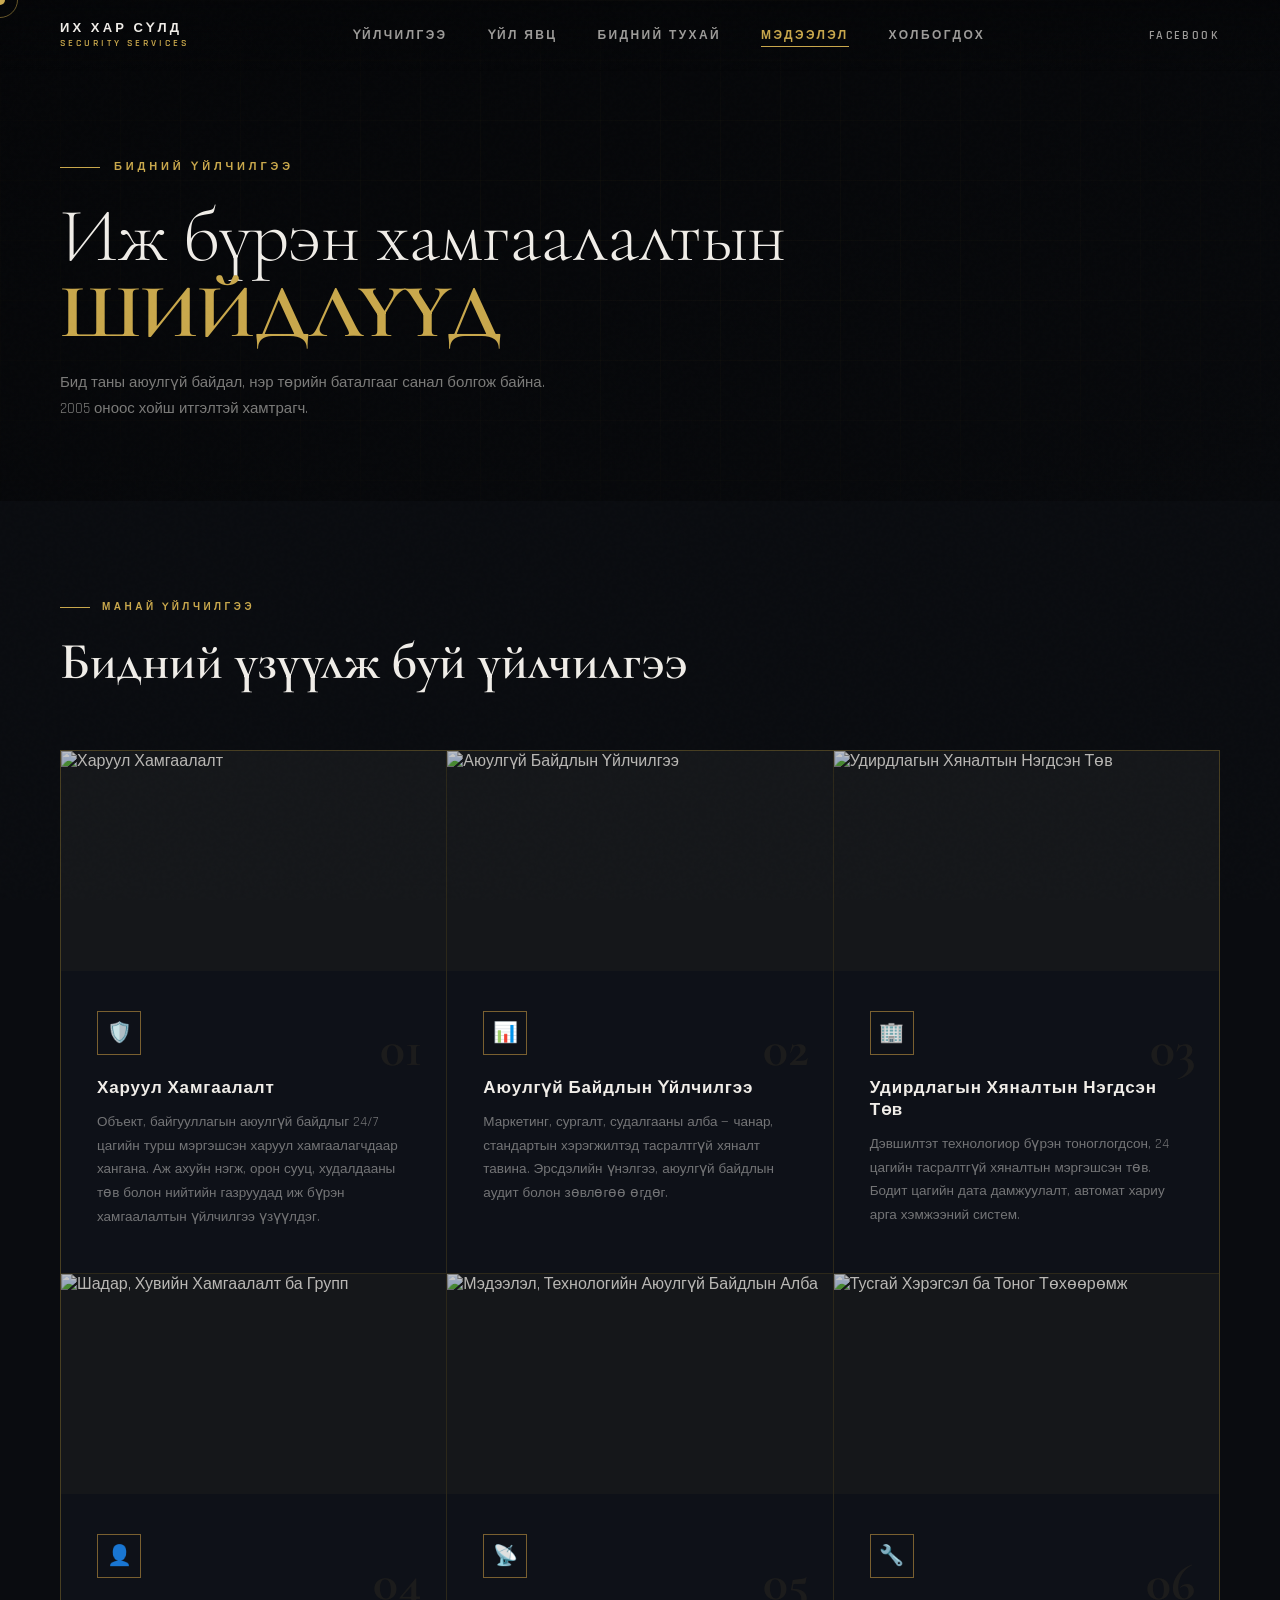
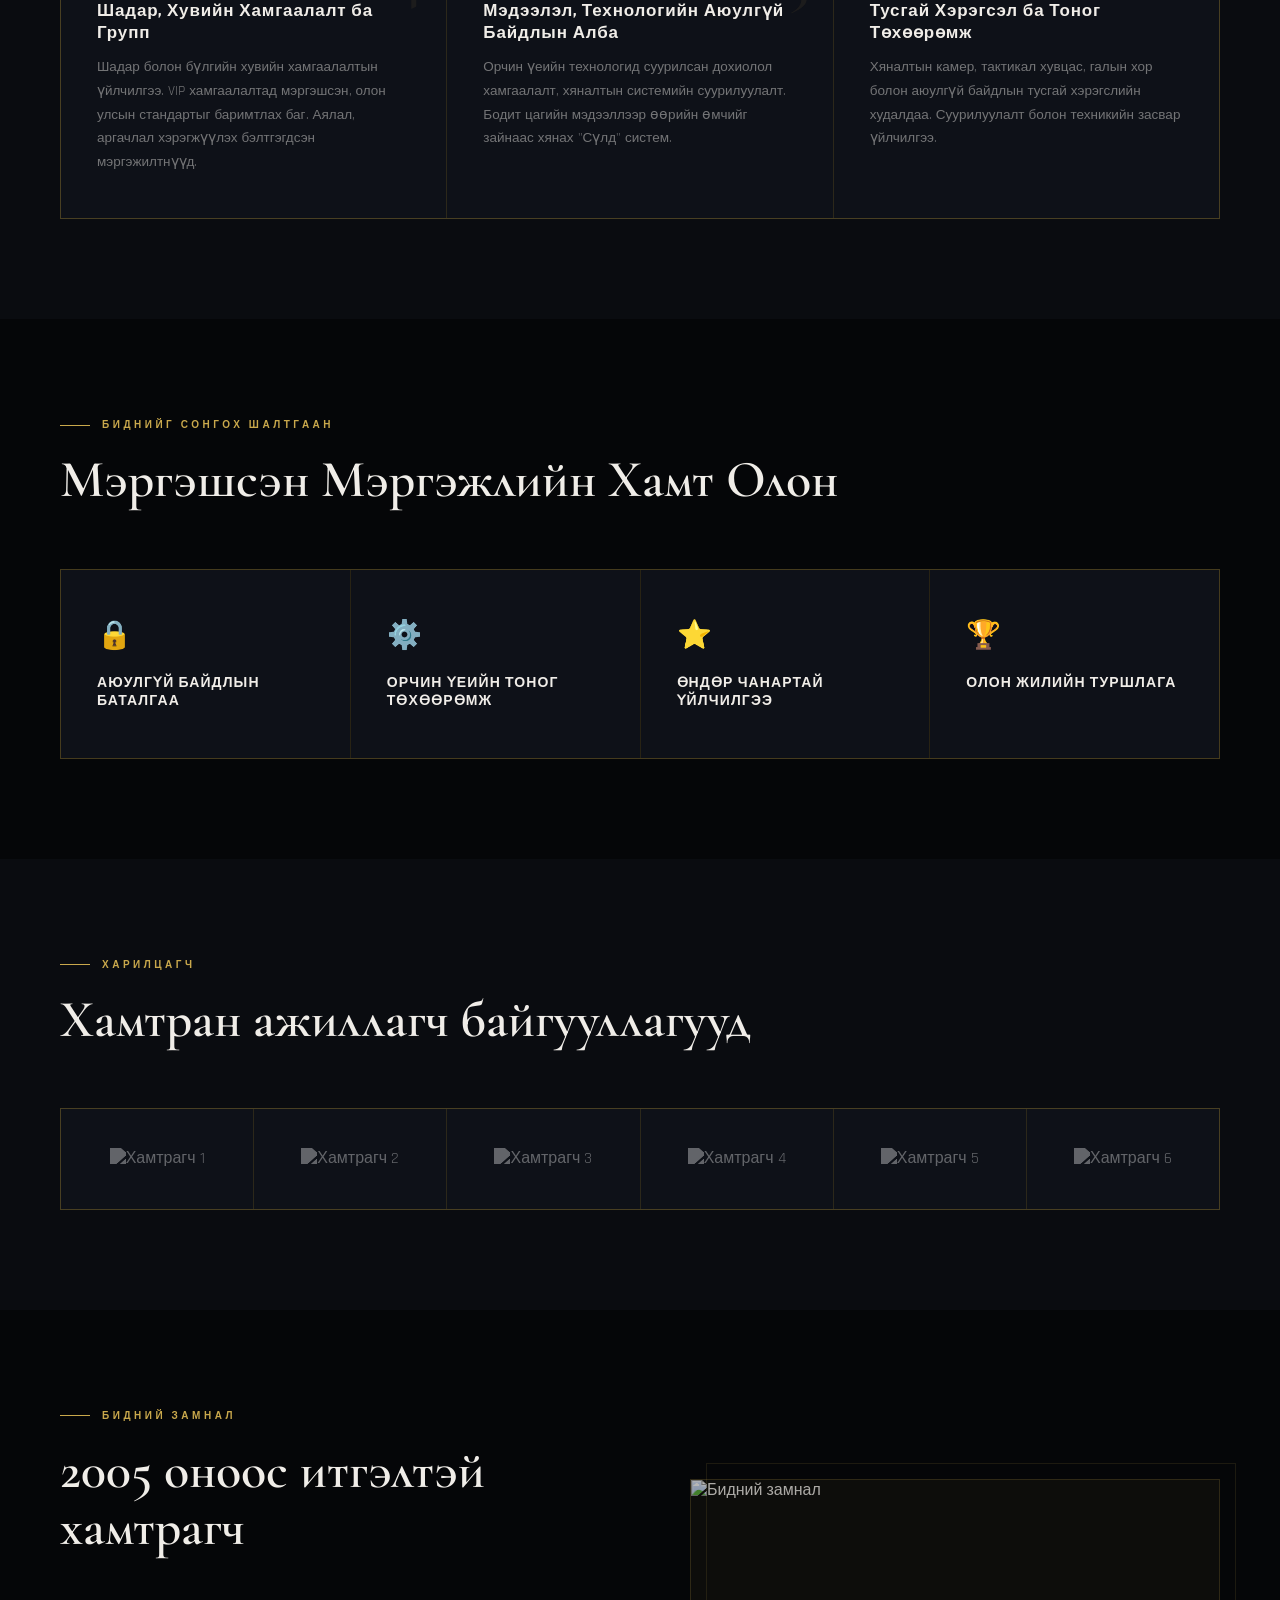
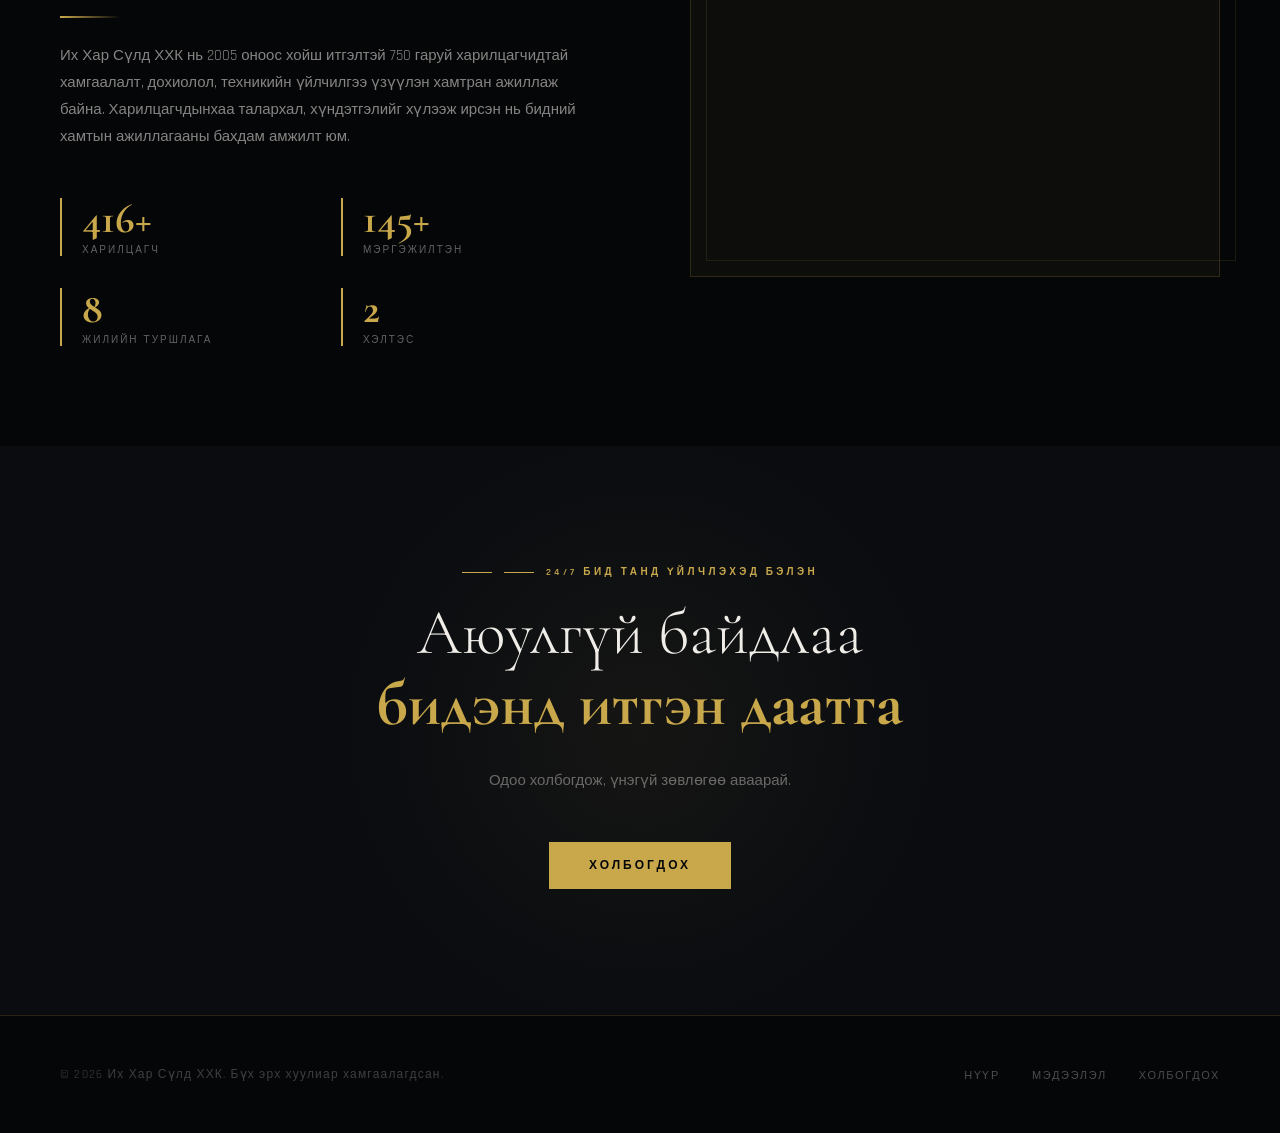
==== info.html @ 45e21edd "Add files via upload" ====
<!DOCTYPE html>
<html lang="mn">
<head>
<meta charset="UTF-8">
<meta name="viewport" content="width=device-width, initial-scale=1.0">
<title>Үйлчилгээ – Их Хар Сүлд ХХК</title>
<link rel="icon" href="data:image/svg+xml,<svg xmlns='http://www.w3.org/2000/svg' viewBox='0 0 100 100'><text y='.9em' font-size='90'>🛡️</text></svg>">
<link href="https://fonts.googleapis.com/icon?family=Material+Icons+Round" rel="stylesheet">
<link href="https://fonts.googleapis.com/css2?family=Cormorant+Garamond:wght@300;400;600;700&family=Rajdhani:wght@400;500;600;700&display=swap" rel="stylesheet">
<style>
  :root {
    --black: #050608;
    --deep: #0a0c10;
    --panel: #0e1118;
    --gold: #c9a84c;
    --gold-light: #e8c97a;
    --gold-dim: #7a6030;
    --red: #8b1a1a;
    --red-bright: #c0392b;
    --white: #f0ede8;
    --grey: #6b7280;
    --border: rgba(201,168,76,0.18);
  }

  *, *::before, *::after { margin: 0; padding: 0; box-sizing: border-box; }
  html { scroll-behavior: smooth; }

  body {
    background: var(--black);
    color: var(--white);
    font-family: 'Rajdhani', sans-serif;
    overflow-x: hidden;
    cursor: none;
  }

  /* Custom cursor */
  .cursor {
    width: 10px; height: 10px;
    background: var(--gold);
    border-radius: 50%;
    position: fixed; top: 0; left: 0;
    pointer-events: none;
    z-index: 9999;
    transition: transform 0.1s;
    mix-blend-mode: screen;
  }
  .cursor-ring {
    width: 36px; height: 36px;
    border: 1px solid rgba(201,168,76,0.5);
    border-radius: 50%;
    position: fixed; top: 0; left: 0;
    pointer-events: none;
    z-index: 9998;
    transition: transform 0.18s ease, width 0.2s, height 0.2s;
  }

  /* Noise overlay */
  body::before {
    content: '';
    position: fixed; inset: 0;
    background-image: url("data:image/svg+xml,%3Csvg viewBox='0 0 256 256' xmlns='http://www.w3.org/2000/svg'%3E%3Cfilter id='noise'%3E%3CfeTurbulence type='fractalNoise' baseFrequency='0.9' numOctaves='4' stitchTiles='stitch'/%3E%3C/filter%3E%3Crect width='100%25' height='100%25' filter='url(%23noise)' opacity='0.03'/%3E%3C/svg%3E");
    pointer-events: none;
    z-index: 1000;
    opacity: 0.4;
  }

  /* ─── NAV ─── */
  nav {
    position: fixed; top: 0; left: 0; right: 0;
    z-index: 900;
    padding: 20px 60px;
    display: flex; align-items: center; justify-content: space-between;
    background: linear-gradient(to bottom, rgba(5,6,8,0.95), transparent);
    border-bottom: 1px solid transparent;
    transition: border-color 0.3s, background 0.3s;
  }
  nav.scrolled {
    background: rgba(5,6,8,0.97);
    border-bottom: none;
  }
  .nav-logo {
    display: flex; align-items: center; gap: 14px;
    text-decoration: none;
  }
  .nav-logo-text {
    font-size: 13px; letter-spacing: 0.25em;
    color: var(--white); text-transform: uppercase;
    font-weight: 600; line-height: 1.3;
  }
  .nav-logo-text span {
    display: block; color: var(--gold); font-size: 10px; letter-spacing: 0.3em;
  }
  .nav-links {
    display: flex; gap: 40px; list-style: none;
  }
  .nav-links a {
    color: rgba(240,237,232,0.65);
    text-decoration: none;
    font-size: 12px; letter-spacing: 0.2em; text-transform: uppercase;
    font-weight: 600;
    transition: color 0.3s;
    position: relative;
  }
  .nav-links a::after {
    content: '';
    position: absolute; bottom: -4px; left: 0; right: 0;
    height: 1px; background: var(--gold);
    transform: scaleX(0); transform-origin: left;
    transition: transform 0.3s;
  }
  .nav-links a:hover { color: var(--gold); }
  .nav-links a:hover::after { transform: scaleX(1); }
  .nav-links a.active { color: var(--gold); }
  .nav-links a.active::after { transform: scaleX(1); }
  .nav-cta {
    background: transparent;
    border: 1px solid var(--gold);
    color: var(--gold);
    padding: 10px 24px;
    font-size: 11px; letter-spacing: 0.2em; text-transform: uppercase;
    font-weight: 600; font-family: 'Rajdhani', sans-serif;
    cursor: none;
    transition: background 0.3s, color 0.3s;
  }
  .nav-cta:hover { background: var(--gold); color: var(--black); }

  /* ─── PAGE HERO ─── */
  .page-hero {
    min-height: 52vh;
    display: flex; flex-direction: column; justify-content: flex-end;
    padding: 160px 60px 80px;
    position: relative;
    overflow: hidden;
  }
  .page-hero-bg {
    position: absolute; inset: 0;
  }
  .page-hero-bg::after {
    content: '';
    position: absolute; inset: 0;
    background-size: cover;
    background-position: center;
    opacity: 0.35;
  }
  .page-hero-bg::before {
    content: '';
    position: absolute; inset: 0;
    background: linear-gradient(160deg, rgba(5,6,8,0.6) 0%, rgba(10,12,16,0.5) 100%);
    z-index: 1;
  }
  .page-hero-grid {
    position: absolute; inset: 0;
    background-image:
      linear-gradient(rgba(201,168,76,0.04) 1px, transparent 1px),
      linear-gradient(90deg, rgba(201,168,76,0.04) 1px, transparent 1px);
    background-size: 60px 60px;
    mask-image: radial-gradient(ellipse 80% 80% at 50% 50%, black, transparent);
    z-index: 2;
  }
  .page-hero-line {
    position: absolute; top: 0; left: 60px; right: 60px;
    height: 1px;
    background: linear-gradient(90deg, transparent, var(--gold), transparent);
    opacity: 0.4;
    animation: lineGlow 3s ease-in-out infinite alternate;
    z-index: 3;
  }
  @keyframes lineGlow {
    from { opacity: 0.2; }
    to { opacity: 0.6; }
  }
  .page-hero-content {
    position: relative; z-index: 4;
  }
  .page-hero-tag {
    font-size: 11px; letter-spacing: 0.35em; text-transform: uppercase;
    color: var(--gold); font-weight: 600;
    display: flex; align-items: center; gap: 14px;
    margin-bottom: 24px;
    opacity: 0; animation: fadeUp 0.8s 0.2s forwards;
  }
  .page-hero-tag::before {
    content: ''; width: 40px; height: 1px; background: var(--gold);
  }
  .page-hero-title {
    font-family: 'Cormorant Garamond', serif;
    font-size: clamp(40px, 6vw, 76px);
    font-weight: 300; line-height: 1;
    letter-spacing: -0.01em;
    opacity: 0; animation: fadeUp 0.9s 0.35s forwards;
  }
  .page-hero-title strong {
    font-weight: 700; color: var(--gold); display: block;
  }
  .page-hero-desc {
    font-size: 15px; line-height: 1.7;
    color: rgba(240,237,232,0.5);
    max-width: 500px;
    margin-top: 20px;
    opacity: 0; animation: fadeUp 1s 0.5s forwards;
  }

  @keyframes fadeUp {
    from { opacity: 0; transform: translateY(30px); }
    to { opacity: 1; transform: translateY(0); }
  }

  /* ─── SECTION BASE ─── */
  section { padding: 100px 60px; }
  .section-tag {
    font-size: 10px; letter-spacing: 0.35em; text-transform: uppercase;
    color: var(--gold); font-weight: 600;
    display: flex; align-items: center; gap: 12px;
    margin-bottom: 20px;
  }
  .section-tag::before { content: ''; width: 30px; height: 1px; background: var(--gold); }
  .section-title {
    font-family: 'Cormorant Garamond', serif;
    font-size: clamp(32px, 4.5vw, 52px);
    font-weight: 600; line-height: 1.1;
    margin-bottom: 60px;
  }
  .divider {
    width: 60px; height: 2px;
    background: linear-gradient(90deg, var(--gold), transparent);
    margin: 24px 0;
  }

  /* ─── REVEAL ─── */
  .reveal {
    opacity: 0; transform: translateY(40px);
    transition: opacity 0.8s ease, transform 0.8s ease;
  }
  .reveal.visible { opacity: 1; transform: translateY(0); }

  /* ─── BTN ─── */
  .btn-primary {
    background: var(--gold);
    color: var(--black);
    padding: 16px 40px;
    font-family: 'Rajdhani', sans-serif;
    font-size: 12px; letter-spacing: 0.25em; text-transform: uppercase;
    font-weight: 700; text-decoration: none;
    display: inline-block;
    transition: background 0.3s, transform 0.2s;
    position: relative; overflow: hidden;
    cursor: none;
  }
  .btn-primary::before {
    content: '';
    position: absolute; top: 0; left: -100%; right: 100%; bottom: 0;
    background: rgba(255,255,255,0.15);
    transition: left 0.4s, right 0.4s;
  }
  .btn-primary:hover::before { left: 0; right: 0; }

  /* ─── SERVICES GRID ─── */
  .services-section {
    background: var(--deep);
    background-image: url('img/background.jpg');
    background-size: cover;
    background-position: center;
    background-attachment: fixed;
    background-repeat: no-repeat;
    background-blend-mode: overlay;
  }
  .services-grid {
    display: grid;
    grid-template-columns: repeat(3, 1fr);
    gap: 1px;
    background: var(--border);
    border: 1px solid var(--border);
  }
  .service-card {
    background: var(--panel);
    padding: 0;
    position: relative;
    overflow: hidden;
    transition: background 0.4s;
    display: flex;
    flex-direction: column;
  }
  .service-card::before {
    content: '';
    position: absolute; top: 0; left: 0; right: 0;
    height: 2px;
    background: linear-gradient(90deg, transparent, var(--gold), transparent);
    transform: scaleX(0); transform-origin: center;
    transition: transform 0.5s;
    z-index: 2;
  }
  .service-card:hover { background: #111318; }
  .service-card:hover::before { transform: scaleX(1); }

  /* Зургийн хэсэг */
  .service-img-wrap {
    width: 100%;
    height: 220px;
    flex-shrink: 0;
    overflow: hidden;
    background: rgba(201,168,76,0.04);
    position: relative;
  }
  .service-img-wrap img {
    width: 100%; height: 100%;
    object-fit: cover;
    object-position: center;
    display: block;
    transition: transform 0.6s ease, opacity 0.4s;
    opacity: 0.75;
  }
  .service-card:hover .service-img-wrap img {
    transform: scale(1.05);
    opacity: 0.9;
  }
  /* Зураг байхгүй үед placeholder */
  .service-img-placeholder {
    width: 100%;
    height: 220px;
    flex-shrink: 0;
    background: rgba(201,168,76,0.04);
    border-bottom: 1px solid var(--border);
    display: flex;
    align-items: center;
    justify-content: center;
    color: rgba(201,168,76,0.15);
    font-size: 11px;
    letter-spacing: 0.2em;
    text-transform: uppercase;
  }

  .service-body {
    padding: 40px 36px 44px;
    flex: 1;
    display: flex;
    flex-direction: column;
  }
  .service-num {
    font-family: 'Cormorant Garamond', serif;
    font-size: 52px; font-weight: 700;
    color: rgba(201,168,76,0.08);
    position: absolute; top: 52%; right: 24px;
    line-height: 1;
    transition: color 0.4s;
    z-index: 0;
  }
  .service-card:hover .service-num { color: rgba(201,168,76,0.15); }
  .service-icon {
    width: 44px; height: 44px;
    border: 1px solid var(--gold-dim);
    display: flex; align-items: center; justify-content: center;
    font-size: 20px; margin-bottom: 22px;
    transition: border-color 0.3s;
    position: relative; z-index: 1;
  }
  .service-card:hover .service-icon { border-color: var(--gold); }
  .service-title {
    font-size: 17px; font-weight: 700;
    letter-spacing: 0.05em; margin-bottom: 12px;
    color: var(--white);
    position: relative; z-index: 1;
  }
  .service-desc {
    font-size: 13.5px; line-height: 1.75;
    color: rgba(240,237,232,0.45); font-weight: 400;
    position: relative; z-index: 1;
  }

  /* ─── FEATURES SECTION ─── */
  .features-section {
    background: var(--black);
  }
  .features-grid {
    display: grid;
    grid-template-columns: repeat(4, 1fr);
    gap: 1px;
    background: var(--border);
    border: 1px solid var(--border);
    margin-top: 0;
  }
  .feature-card {
    background: var(--panel);
    padding: 48px 36px;
    position: relative;
    overflow: hidden;
    transition: background 0.4s;
  }
  .feature-card::after {
    content: '';
    position: absolute; bottom: 0; left: 0; right: 0;
    height: 2px;
    background: linear-gradient(90deg, transparent, var(--gold), transparent);
    transform: scaleX(0);
    transition: transform 0.5s;
  }
  .feature-card:hover { background: #111318; }
  .feature-card:hover::after { transform: scaleX(1); }
  .feature-icon {
    font-size: 28px; margin-bottom: 20px;
  }
  .feature-title {
    font-size: 14px; font-weight: 700;
    letter-spacing: 0.08em; text-transform: uppercase;
    color: var(--white); margin-bottom: 0;
  }

  /* ─── PARTNERS SECTION ─── */
  .partners-section {
    background: var(--deep);
    background-image: url('img/background.jpg');
    background-size: cover;
    background-position: center;
    background-attachment: fixed;
    background-repeat: no-repeat;
    background-blend-mode: overlay;
    padding: 100px 60px;
  }
  .partners-title-row {
    display: flex;
    align-items: flex-end;
    justify-content: space-between;
    margin-bottom: 60px;
    flex-wrap: wrap;
    gap: 32px;
  }
  .partners-grid {
    display: grid;
    grid-template-columns: repeat(6, 1fr);
    gap: 1px;
    background: var(--border);
    border: 1px solid var(--border);
  }
  .partner-cell {
    background: var(--panel);
    height: 100px;
    display: flex;
    align-items: center;
    justify-content: center;
    padding: 20px;
    transition: background 0.3s;
    position: relative;
    overflow: hidden;
  }
  .partner-cell:hover { background: #111318; }
  .partner-cell img {
    max-width: 100%; max-height: 56px;
    width: auto; height: auto;
    object-fit: contain;
    display: block;
    filter: brightness(0) invert(1);
    opacity: 0.35;
    transition: opacity 0.3s, filter 0.3s;
  }
  .partner-cell:hover img {
    opacity: 0.75;
    filter: brightness(0.85) sepia(1) saturate(3) hue-rotate(8deg);
  }

  /* ─── JOURNEY / ABOUT ─── */
  .journey-section {
    background: var(--black);
    background-image: url('img/background.jpg');
    background-size: cover;
    background-position: center;
    background-attachment: fixed;
    background-repeat: no-repeat;
    background-blend-mode: darken;
    display: grid;
    grid-template-columns: 1fr 1fr;
    gap: 100px;
    align-items: center;
  }
  .journey-text {}
  .journey-body {
    font-size: 15px; line-height: 1.8;
    color: rgba(240,237,232,0.55);
    margin-bottom: 48px;
  }
  .journey-stats {
    display: grid;
    grid-template-columns: repeat(2, 1fr);
    gap: 32px;
  }
  .jstat {
    border-left: 2px solid var(--gold);
    padding-left: 20px;
  }
  .jstat-num {
    font-family: 'Cormorant Garamond', serif;
    font-size: 42px; font-weight: 700;
    color: var(--gold); line-height: 1;
  }
  .jstat-label {
    font-size: 10px; letter-spacing: 0.2em; text-transform: uppercase;
    color: rgba(240,237,232,0.4); margin-top: 4px;
  }
  /* Баруун талын зурагны хэсэг */
  .journey-visual {
    position: relative;
  }
  .journey-img-wrap {
    width: 100%;
    aspect-ratio: 4/3;
    overflow: hidden;
    border: 1px solid var(--border);
    background: rgba(201,168,76,0.04);
    position: relative;
  }
  .journey-img-wrap img {
    width: 100%; height: 100%;
    object-fit: cover;
    display: block;
    opacity: 0.7;
  }
  .journey-img-placeholder {
    width: 100%;
    aspect-ratio: 4/3;
    border: 1px solid var(--border);
    background: rgba(201,168,76,0.03);
    display: flex; align-items: center; justify-content: center;
    color: rgba(201,168,76,0.12);
    font-size: 11px; letter-spacing: 0.2em; text-transform: uppercase;
    flex-direction: column; gap: 12px;
  }
  .journey-img-placeholder::before {
    content: '';
    width: 48px; height: 1px; background: rgba(201,168,76,0.2);
  }
  .journey-visual::before {
    content: '';
    position: absolute;
    top: -16px; right: -16px;
    width: 100%; height: 100%;
    border: 1px solid rgba(201,168,76,0.12);
    pointer-events: none;
    z-index: 0;
  }

  /* ─── CTA SECTION ─── */
  .cta-section {
    background: var(--deep);
    background-image: url('img/background.jpg');
    background-size: cover;
    background-position: center;
    background-attachment: fixed;
    background-repeat: no-repeat;
    background-blend-mode: overlay;
    text-align: center;
    padding: 120px 60px;
    position: relative; overflow: hidden;
  }
  .cta-section::before {
    content: '';
    position: absolute; top: 50%; left: 50%;
    transform: translate(-50%, -50%);
    width: 600px; height: 600px;
    background: radial-gradient(ellipse, rgba(201,168,76,0.06) 0%, transparent 70%);
    pointer-events: none;
  }
  .cta-title {
    font-family: 'Cormorant Garamond', serif;
    font-size: clamp(36px, 5.5vw, 64px);
    font-weight: 300; line-height: 1.1;
    max-width: 700px; margin: 0 auto 32px;
  }
  .cta-title strong { font-weight: 700; color: var(--gold); }
  .cta-sub {
    font-size: 15px; color: rgba(240,237,232,0.4);
    margin-bottom: 52px; max-width: 400px;
    margin-inline: auto;
  }

  /* ─── FOOTER ─── */
  footer {
    background: var(--black);
    border-top: 1px solid var(--border);
    padding: 48px 60px;
    display: flex; align-items: center; justify-content: space-between;
  }
  .footer-copy {
    font-size: 12px; letter-spacing: 0.1em;
    color: rgba(240,237,232,0.25);
  }
  .footer-links {
    display: flex; gap: 32px; list-style: none;
  }
  .footer-links a {
    font-size: 11px; letter-spacing: 0.15em; text-transform: uppercase;
    color: rgba(240,237,232,0.3); text-decoration: none;
    transition: color 0.3s;
  }
  .footer-links a:hover { color: var(--gold); }

  /* ─── RESPONSIVE ─── */
  @media (max-width: 1024px) {
    nav, section, .page-hero, footer { padding-left: 32px; padding-right: 32px; }
    nav { padding-top: 16px; padding-bottom: 16px; }
    .services-grid { grid-template-columns: repeat(2, 1fr); }
    .features-grid { grid-template-columns: repeat(2, 1fr); }
    .partners-grid { grid-template-columns: repeat(4, 1fr); }
    .journey-section { grid-template-columns: 1fr; gap: 60px; padding: 80px 32px; }
    .nav-links { display: none; }
  }
  @media (max-width: 640px) {
    .services-grid { grid-template-columns: 1fr; }
    .features-grid { grid-template-columns: 1fr 1fr; }
    .partners-grid { grid-template-columns: repeat(3, 1fr); }
    .journey-stats { grid-template-columns: 1fr 1fr; }
  }
</style>
</head>
<body>

<div class="cursor" id="cursor"></div>
<div class="cursor-ring" id="cursorRing"></div>

<!-- NAV -->
<nav id="navbar">
  <a href="index.html" class="nav-logo">
    <div class="nav-logo-text">
      Их Хар Сүлд
      <span>Security Services</span>
    </div>
  </a>
  <ul class="nav-links">
    <li><a href="index.html#services">Үйлчилгээ</a></li>
    <li><a href="index.html#process">Үйл явц</a></li>
    <li><a href="index.html#about">Бидний тухай</a></li>
    <li><a href="info.html" class="active">Мэдээлэл</a></li>
    <li><a href="index.html#contact">Холбогдох</a></li>
  </ul>
  <ul class="nav-links">
    <li><a href="https://www.facebook.com/profile.php?id=100063890950295">Facebook</a></li>
  </ul>
</nav>

<!-- PAGE HERO -->
<section class="page-hero">
  <div class="page-hero-bg"></div>
  <div class="page-hero-grid"></div>
  <div class="page-hero-line"></div>
  <div class="page-hero-content">
    <div class="page-hero-tag">Бидний үйлчилгээ</div>
    <h1 class="page-hero-title">
      Иж бүрэн хамгаалалтын
      <strong>ШИЙДЛҮҮД</strong>
    </h1>
    <p class="page-hero-desc">
      Бид таны аюулгүй байдал, нэр төрийн баталгааг санал болгож байна. 2005 оноос хойш итгэлтэй хамтрагч.
    </p>
  </div>
</section>

<!-- SERVICES -->
<section class="services-section">
  <div class="section-tag reveal">Манай үйлчилгээ</div>
  <h2 class="section-title reveal">Бидний үзүүлж буй үйлчилгээ</h2>

  <div class="services-grid reveal">

    <!-- 01 Харуул хамгаалалт -->
    <div class="service-card">
      <div class="service-num">01</div>
      <div class="service-img-wrap">
        <img src="img/1.webp" alt="Харуул Хамгаалалт">
      </div>
      <div class="service-body">
        <div class="service-icon">🛡️</div>
        <div class="service-title">Харуул Хамгаалалт</div>
        <p class="service-desc">Объект, байгууллагын аюулгүй байдлыг 24/7 цагийн турш мэргэшсэн харуул хамгаалагчдаар хангана. Аж ахуйн нэгж, орон сууц, худалдааны төв болон нийтийн газруудад иж бүрэн хамгаалалтын үйлчилгээ үзүүлдэг.</p>
      </div>
    </div>

    <!-- 02 Аюулгүй байдлын үйлчилгээ -->
    <div class="service-card">
      <div class="service-num">02</div>
      <div class="service-img-wrap">
        <img src="img/2.webp" alt="Аюулгүй Байдлын Үйлчилгээ">
      </div>
      <div class="service-body">
        <div class="service-icon">📊</div>
        <div class="service-title">Аюулгүй Байдлын Үйлчилгээ</div>
        <p class="service-desc">Маркетинг, сургалт, судалгааны алба — чанар, стандартын хэрэгжилтэд тасралтгүй хяналт тавина. Эрсдэлийн үнэлгээ, аюулгүй байдлын аудит болон зөвлөгөө өгдөг.</p>
      </div>
    </div>

    <!-- 03 Удирдлагын хяналтын нэгдсэн төв -->
    <div class="service-card">
      <div class="service-num">03</div>
      <div class="service-img-wrap">
        <img src="img/3.jpg" alt="Удирдлагын Хяналтын Нэгдсэн Төв">
      </div>
      <div class="service-body">
        <div class="service-icon">🏢</div>
        <div class="service-title">Удирдлагын Хяналтын Нэгдсэн Төв</div>
        <p class="service-desc">Дэвшилтэт технологиор бүрэн тоноглогдсон, 24 цагийн тасралтгүй хяналтын мэргэшсэн төв. Бодит цагийн дата дамжуулалт, автомат хариу арга хэмжээний систем.</p>
      </div>
    </div>

    <!-- 04 Шадар, хувийн хамгаалалт ба групп -->
    <div class="service-card">
      <div class="service-num">04</div>
      <div class="service-img-wrap">
        <img src="img/4.webp" alt="Шадар, Хувийн Хамгаалалт ба Групп">
      </div>
      <div class="service-body">
        <div class="service-icon">👤</div>
        <div class="service-title">Шадар, Хувийн Хамгаалалт ба Групп</div>
        <p class="service-desc">Шадар болон бүлгийн хувийн хамгаалалтын үйлчилгээ. VIP хамгаалалтад мэргэшсэн, олон улсын стандартыг баримтлах баг. Аялал, аргачлал хэрэгжүүлэх бэлтгэгдсэн мэргэжилтнүүд.</p>
      </div>
    </div>

    <!-- 05 Мэдээлэл, технологийн аюулгүй байдлын алба -->
    <div class="service-card">
      <div class="service-num">05</div>
      <div class="service-img-wrap">
        <img src="img/5.jpg" alt="Мэдээлэл, Технологийн Аюулгүй Байдлын Алба">
      </div>
      <div class="service-body">
        <div class="service-icon">📡</div>
        <div class="service-title">Мэдээлэл, Технологийн Аюулгүй Байдлын Алба</div>
        <p class="service-desc">Орчин үеийн технологид суурилсан дохиолол хамгаалалт, хяналтын системийн суурилуулалт. Бодит цагийн мэдээллээр өөрийн өмчийг зайнаас хянах "Сүлд" систем.</p>
      </div>
    </div>

    <!-- 06 Тусгай хэрэгсэл, хяналтын камер, тактикал хувцас, галын хор худалдаа -->
    <div class="service-card">
      <div class="service-num">06</div>
      <div class="service-img-wrap">
        <img src="img/6.jpg" alt="Тусгай Хэрэгсэл ба Тоног Төхөөрөмж">
      </div>
      <div class="service-body">
        <div class="service-icon">🔧</div>
        <div class="service-title">Тусгай Хэрэгсэл ба Тоног Төхөөрөмж</div>
        <p class="service-desc">Хяналтын камер, тактикал хувцас, галын хор болон аюулгүй байдлын тусгай хэрэгслийн худалдаа. Суурилуулалт болон техникийн засвар үйлчилгээ.</p>
      </div>
    </div>

  </div>
</section>

<!-- FEATURES / БИДНИЙГ СОНГОХ ШАЛТГААН -->
<section class="features-section">
  <div class="section-tag reveal">Биднийг сонгох шалтгаан</div>
  <h2 class="section-title reveal">Мэргэшсэн Мэргэжлийн Хамт Олон</h2>
  <div class="features-grid reveal">
    <div class="feature-card">
      <div class="feature-icon">🔒</div>
      <div class="feature-title">Аюулгүй Байдлын Баталгаа</div>
    </div>
    <div class="feature-card">
      <div class="feature-icon">⚙️</div>
      <div class="feature-title">Орчин Үеийн Тоног Төхөөрөмж</div>
    </div>
    <div class="feature-card">
      <div class="feature-icon">⭐</div>
      <div class="feature-title">Өндөр Чанартай Үйлчилгээ</div>
    </div>
    <div class="feature-card">
      <div class="feature-icon">🏆</div>
      <div class="feature-title">Олон Жилийн Туршлага</div>
    </div>
  </div>
</section>

<!-- PARTNERS / ХАРИЛЦАГЧ БАЙГУУЛЛАГУУД -->
<section class="partners-section">
  <div class="section-tag reveal">Харилцагч</div>
  <div class="partners-title-row">
    <h2 class="section-title reveal" style="margin-bottom:0">Хамтран ажиллагч байгууллагууд</h2>
  </div>
  <div class="partners-grid reveal">
    <div class="partner-cell"><img src="img/p1.webp" alt="Хамтрагч 1"></div>
    <div class="partner-cell"><img src="img/p2.png" alt="Хамтрагч 2"></div>
    <div class="partner-cell"><img src="img/p3.png" alt="Хамтрагч 3"></div>
    <div class="partner-cell"><img src="img/p4.svg" alt="Хамтрагч 4"></div>
    <div class="partner-cell"><img src="img/p5.png" alt="Хамтрагч 5"></div>
    <div class="partner-cell"><img src="img/p6.png" alt="Хамтрагч 6"></div>
  </div>
</section>

<!-- JOURNEY / БИДНИЙ ЗАМНАЛ -->
<section class="journey-section">
  <div class="journey-text reveal">
    <div class="section-tag">Бидний замнал</div>
    <h2 class="section-title">2005 оноос итгэлтэй хамтрагч</h2>
    <div class="divider"></div>
    <p class="journey-body">
      Их Хар Сүлд ХХК нь 2005 оноос хойш итгэлтэй 750 гаруй харилцагчидтай хамгаалалт, дохиолол, техникийн үйлчилгээ үзүүлэн хамтран ажиллаж байна. Харилцагчдынхаа талархал, хүндэтгэлийг хүлээж ирсэн нь бидний хамтын ажиллагааны бахдам амжилт юм.
    </p>
    <div class="journey-stats">
      <div class="jstat">
        <div class="jstat-num">1000+</div>
        <div class="jstat-label">Харилцагч</div>
      </div>
      <div class="jstat">
        <div class="jstat-num">350+</div>
        <div class="jstat-label">Мэргэжилтэн</div>
      </div>
      <div class="jstat">
        <div class="jstat-num">20+</div>
        <div class="jstat-label">Жилийн туршлага</div>
      </div>
      <div class="jstat">
        <div class="jstat-num">6</div>
        <div class="jstat-label">Хэлтэс</div>
      </div>
    </div>
  </div>

  <div class="journey-visual reveal">
    <div class="journey-img-wrap">
      <img src="img/j1.jpg" alt="Бидний замнал">
    </div>
  </div>
</section>

<!-- CTA -->
<section class="cta-section" id="contact">
  <div class="section-tag reveal" style="justify-content:center">
    <span style="display:flex;align-items:center;gap:12px">
      <span style="width:30px;height:1px;background:var(--gold);display:inline-block"></span>
      24/7 бид танд үйлчлэхэд бэлэн
    </span>
  </div>
  <h2 class="cta-title reveal">
    Аюулгүй байдлаа<br><strong>бидэнд итгэн даатга</strong>
  </h2>
  <p class="cta-sub reveal">Одоо холбогдож, үнэгүй зөвлөгөө аваарай.</p>
  <a href="index.html#contact" class="btn-primary reveal">Холбогдох</a>
</section>

<!-- FOOTER -->
<footer>
  <div class="footer-copy">© 2026 Их Хар Сүлд ХХК. Бүх эрх хуулиар хамгаалагдсан.</div>
  <ul class="footer-links">
    <li><a href="index.html">Нүүр</a></li>
    <li><a href="info.html">Мэдээлэл</a></li>
    <li><a href="index.html#contact">Холбогдох</a></li>
  </ul>
</footer>

<script>
  // Custom cursor
  const cursor = document.getElementById('cursor');
  const ring = document.getElementById('cursorRing');
  let mx = 0, my = 0, rx = 0, ry = 0;
  document.addEventListener('mousemove', e => { mx = e.clientX; my = e.clientY; });
  function animCursor() {
    cursor.style.transform = `translate(${mx - 5}px, ${my - 5}px)`;
    rx += (mx - rx) * 0.12;
    ry += (my - ry) * 0.12;
    ring.style.transform = `translate(${rx - 18}px, ${ry - 18}px)`;
    requestAnimationFrame(animCursor);
  }
  animCursor();

  // Nav scroll
  window.addEventListener('scroll', () => {
    document.getElementById('navbar').classList.toggle('scrolled', window.scrollY > 60);
  });

  // Reveal on scroll
  const reveals = document.querySelectorAll('.reveal');
  const observer = new IntersectionObserver(entries => {
    entries.forEach((e, i) => {
      if (e.isIntersecting) {
        setTimeout(() => e.target.classList.add('visible'), i * 80);
      }
    });
  }, { threshold: 0.1 });
  reveals.forEach(el => observer.observe(el));

  // Counter animation
  function animateCounter(el, target) {
    let start = 0;
    const duration = 2000;
    const step = timestamp => {
      if (!start) start = timestamp;
      const progress = Math.min((timestamp - start) / duration, 1);
      const val = Math.floor(progress * target);
      el.textContent = val + (target >= 100 ? '+' : '');
      if (progress < 1) requestAnimationFrame(step);
    };
    requestAnimationFrame(step);
  }
  const counterObs = new IntersectionObserver(entries => {
    entries.forEach(e => {
      if (e.isIntersecting) {
        const nums = e.target.querySelectorAll('.jstat-num');
        nums.forEach(n => {
          const val = parseInt(n.textContent);
          if (!isNaN(val)) animateCounter(n, val);
        });
        counterObs.unobserve(e.target);
      }
    });
  }, { threshold: 0.3 });
  document.querySelectorAll('.journey-stats').forEach(el => counterObs.observe(el));
</script>
</body>
</html>
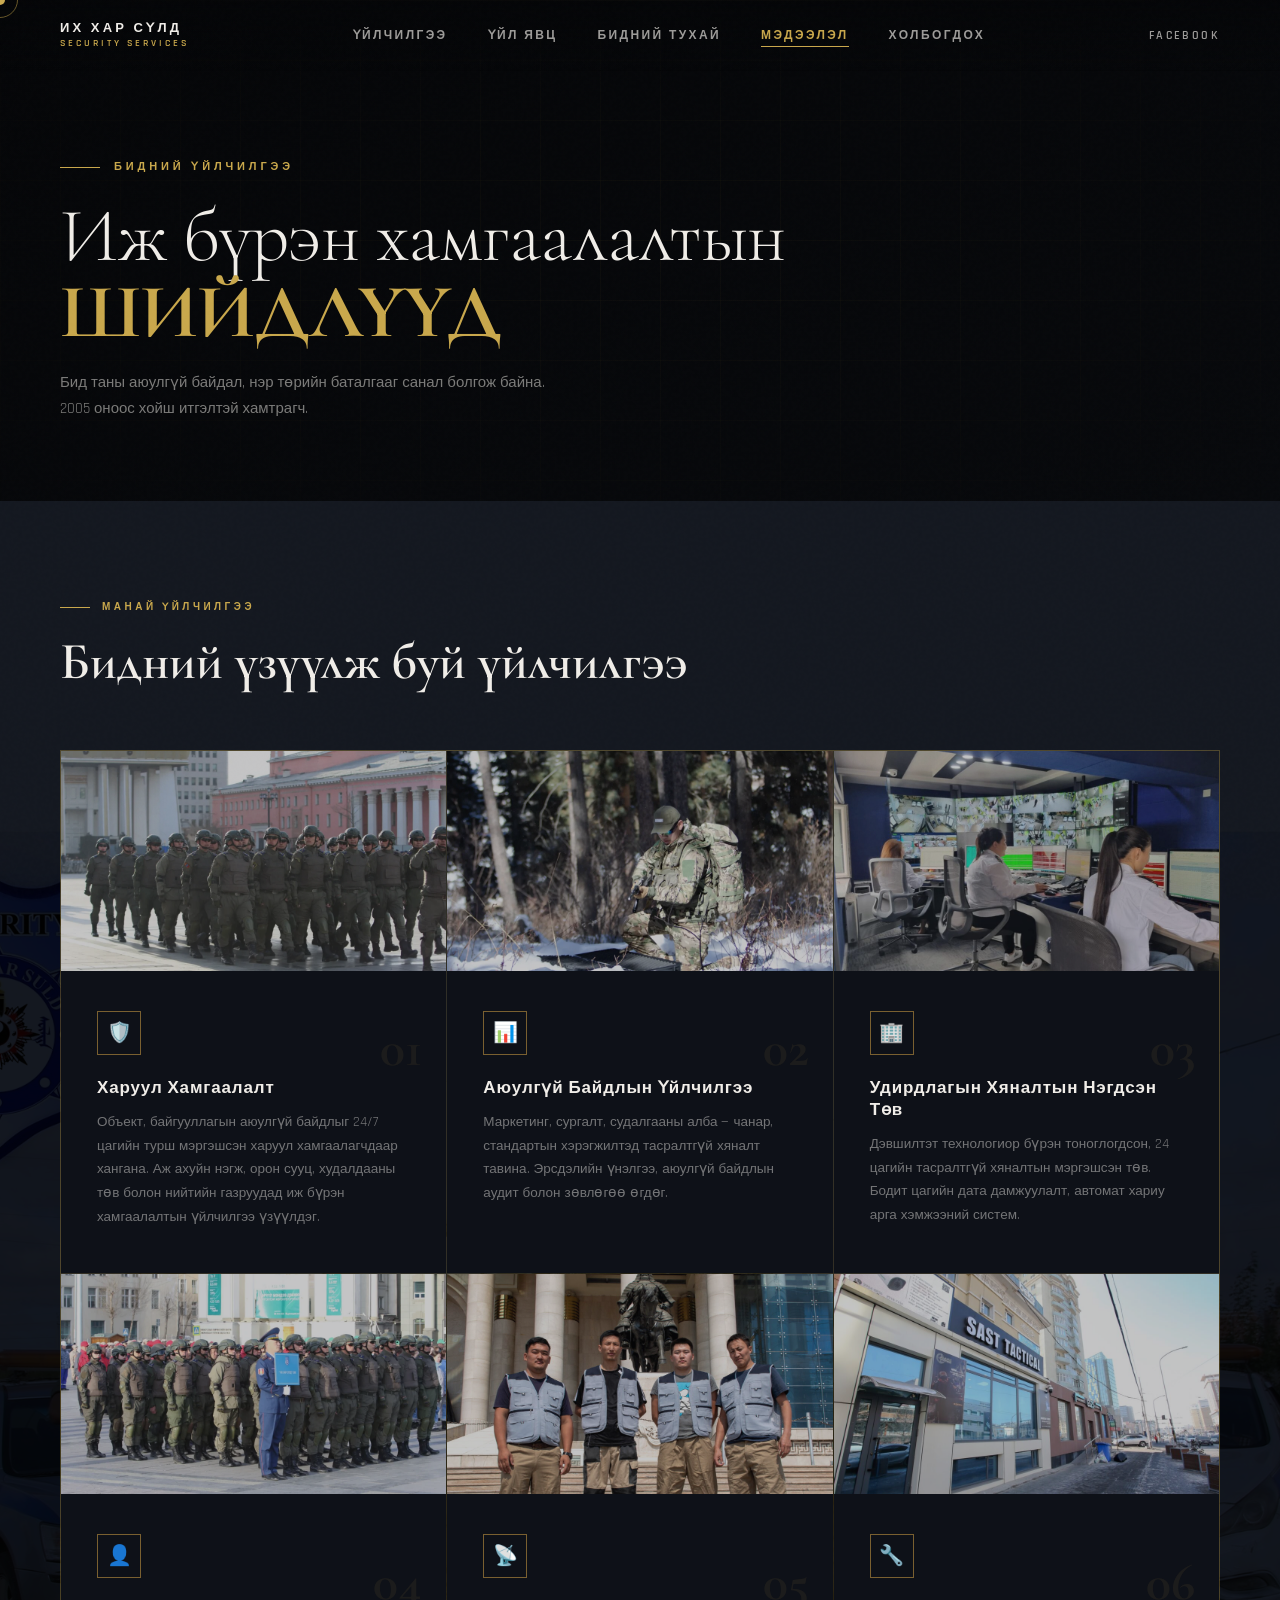
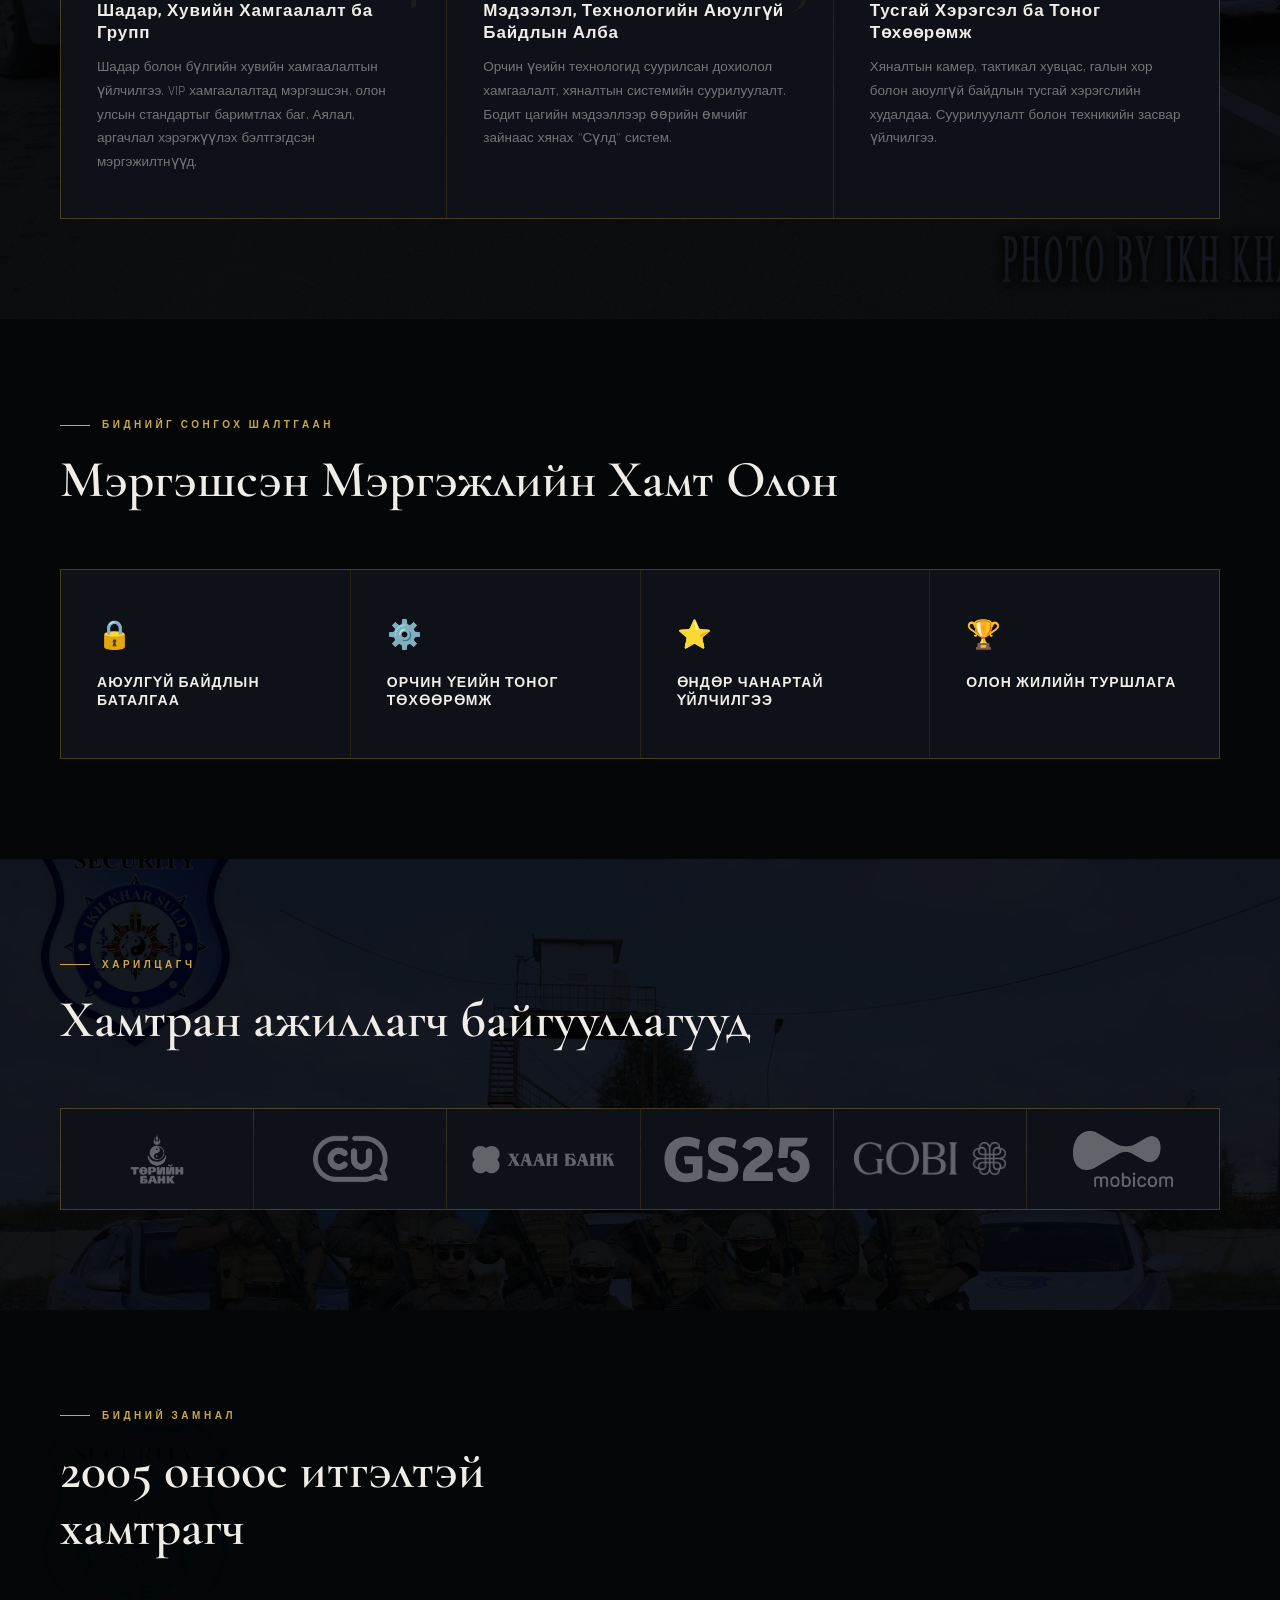
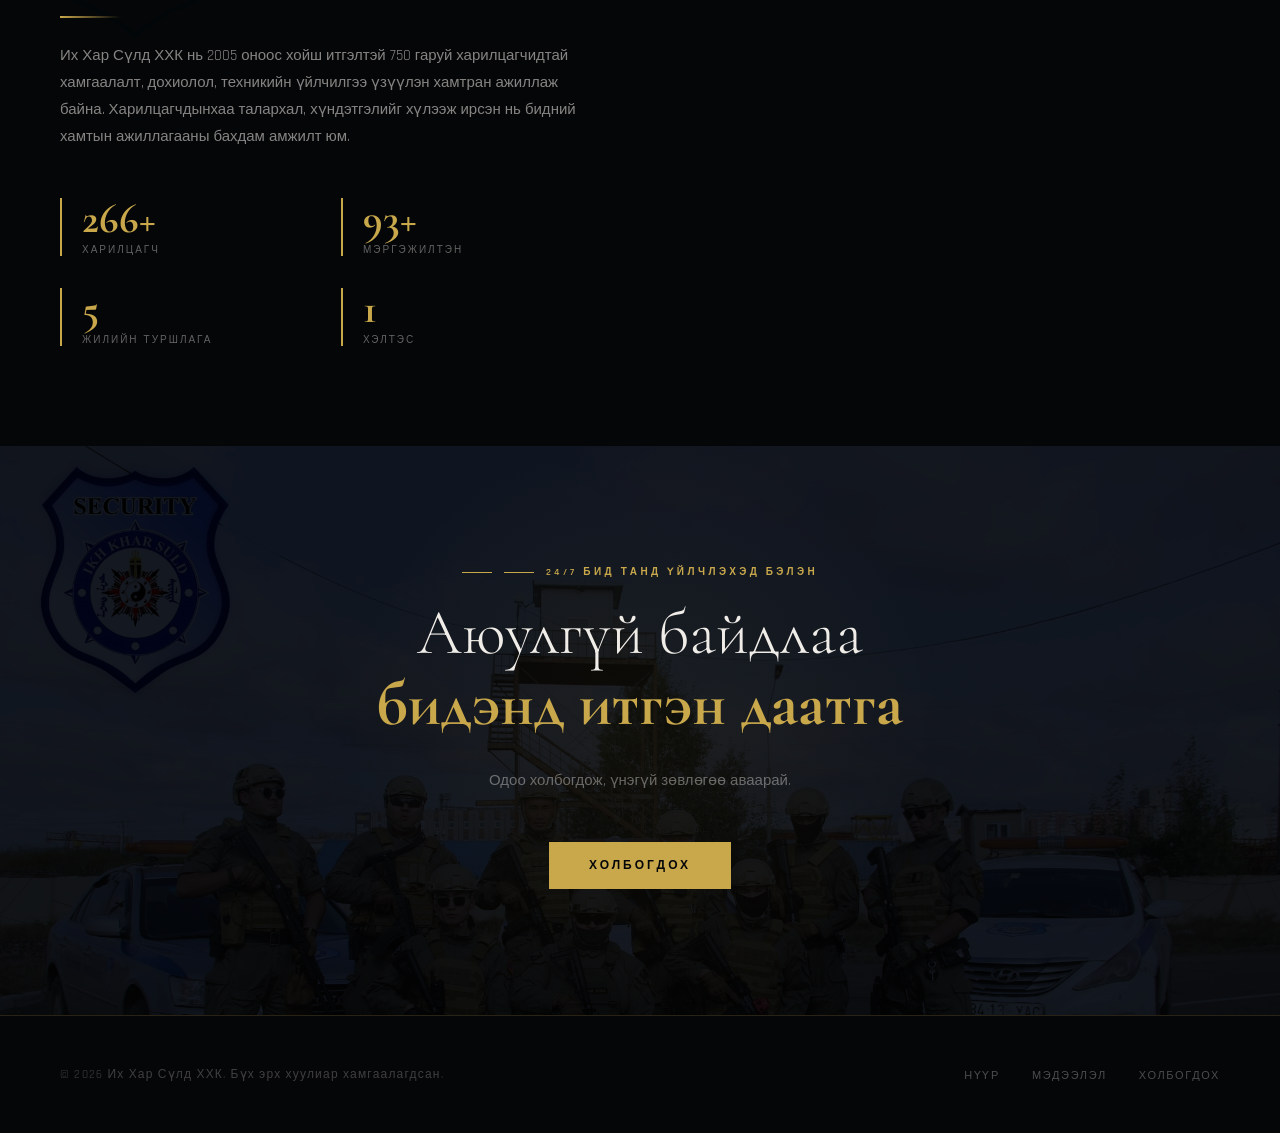
==== commit d4e4b1af: "Update info.html" ====
--- a/info.html
+++ b/info.html
@@ -30,10 +30,13 @@
     color: var(--white);
     font-family: 'Rajdhani', sans-serif;
     overflow-x: hidden;
-    cursor: none;
-  }
-
-  /* Custom cursor */
+  }
+
+  @media (pointer: fine) {
+    body { cursor: none; }
+  }
+
+  /* Custom cursor - desktop only */
   .cursor {
     width: 10px; height: 10px;
     background: var(--gold);
@@ -43,6 +46,7 @@
     z-index: 9999;
     transition: transform 0.1s;
     mix-blend-mode: screen;
+    display: none;
   }
   .cursor-ring {
     width: 36px; height: 36px;
@@ -52,6 +56,10 @@
     pointer-events: none;
     z-index: 9998;
     transition: transform 0.18s ease, width 0.2s, height 0.2s;
+    display: none;
+  }
+  @media (pointer: fine) {
+    .cursor, .cursor-ring { display: block; }
   }
 
   /* Noise overlay */
@@ -119,7 +127,7 @@
     padding: 10px 24px;
     font-size: 11px; letter-spacing: 0.2em; text-transform: uppercase;
     font-weight: 600; font-family: 'Rajdhani', sans-serif;
-    cursor: none;
+    cursor: pointer;
     transition: background 0.3s, color 0.3s;
   }
   .nav-cta:hover { background: var(--gold); color: var(--black); }
@@ -244,7 +252,7 @@
     display: inline-block;
     transition: background 0.3s, transform 0.2s;
     position: relative; overflow: hidden;
-    cursor: none;
+    cursor: pointer;
   }
   .btn-primary::before {
     content: '';
@@ -260,7 +268,7 @@
     background-image: url('img/background.jpg');
     background-size: cover;
     background-position: center;
-    background-attachment: fixed;
+    background-attachment: scroll;
     background-repeat: no-repeat;
     background-blend-mode: overlay;
   }
@@ -410,7 +418,7 @@
     background-image: url('img/background.jpg');
     background-size: cover;
     background-position: center;
-    background-attachment: fixed;
+    background-attachment: scroll;
     background-repeat: no-repeat;
     background-blend-mode: overlay;
     padding: 100px 60px;
@@ -462,7 +470,7 @@
     background-image: url('img/background.jpg');
     background-size: cover;
     background-position: center;
-    background-attachment: fixed;
+    background-attachment: scroll;
     background-repeat: no-repeat;
     background-blend-mode: darken;
     display: grid;
@@ -542,7 +550,7 @@
     background-image: url('img/background.jpg');
     background-size: cover;
     background-position: center;
-    background-attachment: fixed;
+    background-attachment: scroll;
     background-repeat: no-repeat;
     background-blend-mode: overlay;
     text-align: center;
@@ -593,19 +601,77 @@
 
   /* ─── RESPONSIVE ─── */
   @media (max-width: 1024px) {
-    nav, section, .page-hero, footer { padding-left: 32px; padding-right: 32px; }
+    nav, section, .page-hero, footer { padding-left: 24px; padding-right: 24px; }
     nav { padding-top: 16px; padding-bottom: 16px; }
     .services-grid { grid-template-columns: repeat(2, 1fr); }
     .features-grid { grid-template-columns: repeat(2, 1fr); }
     .partners-grid { grid-template-columns: repeat(4, 1fr); }
-    .journey-section { grid-template-columns: 1fr; gap: 60px; padding: 80px 32px; }
+    .journey-section { grid-template-columns: 1fr; gap: 60px; padding: 80px 24px; }
     .nav-links { display: none; }
-  }
+    .partners-section { padding-left: 24px; padding-right: 24px; }
+  }
+
+  /* ─── HAMBURGER ─── */
+  .nav-hamburger {
+    display: none;
+    flex-direction: column;
+    gap: 5px;
+    background: none;
+    border: none;
+    cursor: pointer;
+    padding: 8px;
+    z-index: 1100;
+  }
+  .nav-hamburger span {
+    display: block;
+    width: 24px; height: 1.5px;
+    background: var(--gold);
+    transition: transform 0.3s, opacity 0.3s;
+    transform-origin: center;
+  }
+  .nav-hamburger.open span:nth-child(1) { transform: translateY(6.5px) rotate(45deg); }
+  .nav-hamburger.open span:nth-child(2) { opacity: 0; }
+  .nav-hamburger.open span:nth-child(3) { transform: translateY(-6.5px) rotate(-45deg); }
+
+  .mobile-menu {
+    display: none;
+    position: fixed; inset: 0;
+    background: rgba(5,6,8,0.98);
+    z-index: 1050;
+    flex-direction: column;
+    align-items: center;
+    justify-content: center;
+    gap: 36px;
+  }
+  .mobile-menu.open { display: flex; }
+  .mobile-menu a {
+    color: rgba(240,237,232,0.7);
+    text-decoration: none;
+    font-size: 22px; letter-spacing: 0.2em; text-transform: uppercase;
+    font-weight: 600;
+    transition: color 0.3s;
+  }
+  .mobile-menu a:hover { color: var(--gold); }
+  .mobile-menu-close {
+    position: absolute; top: 24px; right: 24px;
+    background: none; border: none;
+    color: var(--gold); font-size: 28px;
+    cursor: pointer; line-height: 1;
+  }
+
+  @media (max-width: 1024px) {
+    .nav-hamburger { display: flex; }
+  }
+
   @media (max-width: 640px) {
     .services-grid { grid-template-columns: 1fr; }
     .features-grid { grid-template-columns: 1fr 1fr; }
     .partners-grid { grid-template-columns: repeat(3, 1fr); }
     .journey-stats { grid-template-columns: 1fr 1fr; }
+    section { padding: 64px 20px; }
+    footer { padding: 32px 20px; flex-direction: column; gap: 16px; text-align: center; }
+    .page-hero { padding: 120px 20px 60px; }
+    .journey-visual::before { display: none; }
   }
 </style>
 </head>
@@ -632,7 +698,21 @@
   <ul class="nav-links">
     <li><a href="https://www.facebook.com/profile.php?id=100063890950295">Facebook</a></li>
   </ul>
+  <button class="nav-hamburger" id="hamburger" aria-label="Цэс нээх">
+    <span></span><span></span><span></span>
+  </button>
 </nav>
+
+<!-- MOBILE MENU -->
+<div class="mobile-menu" id="mobileMenu">
+  <button class="mobile-menu-close" id="mobileClose">✕</button>
+  <a href="index.html#services" class="mobile-link">Үйлчилгээ</a>
+  <a href="index.html#process" class="mobile-link">Үйл явц</a>
+  <a href="index.html#about" class="mobile-link">Бидний тухай</a>
+  <a href="info.html" class="mobile-link">Мэдээлэл</a>
+  <a href="index.html#contact" class="mobile-link">Холбогдох</a>
+  <a href="https://www.facebook.com/profile.php?id=100063890950295" class="mobile-link">Facebook</a>
+</div>
 
 <!-- PAGE HERO -->
 <section class="page-hero">
@@ -841,6 +921,16 @@
 </footer>
 
 <script>
+  // Hamburger menu
+  const hamburger = document.getElementById('hamburger');
+  const mobileMenu = document.getElementById('mobileMenu');
+  const mobileClose = document.getElementById('mobileClose');
+  function openMenu() { hamburger.classList.add('open'); mobileMenu.classList.add('open'); document.body.style.overflow = 'hidden'; }
+  function closeMenu() { hamburger.classList.remove('open'); mobileMenu.classList.remove('open'); document.body.style.overflow = ''; }
+  hamburger.addEventListener('click', openMenu);
+  mobileClose.addEventListener('click', closeMenu);
+  document.querySelectorAll('.mobile-link').forEach(l => l.addEventListener('click', closeMenu));
+
   // Custom cursor
   const cursor = document.getElementById('cursor');
   const ring = document.getElementById('cursorRing');
@@ -899,4 +989,4 @@
   document.querySelectorAll('.journey-stats').forEach(el => counterObs.observe(el));
 </script>
 </body>
-</html>+</html>
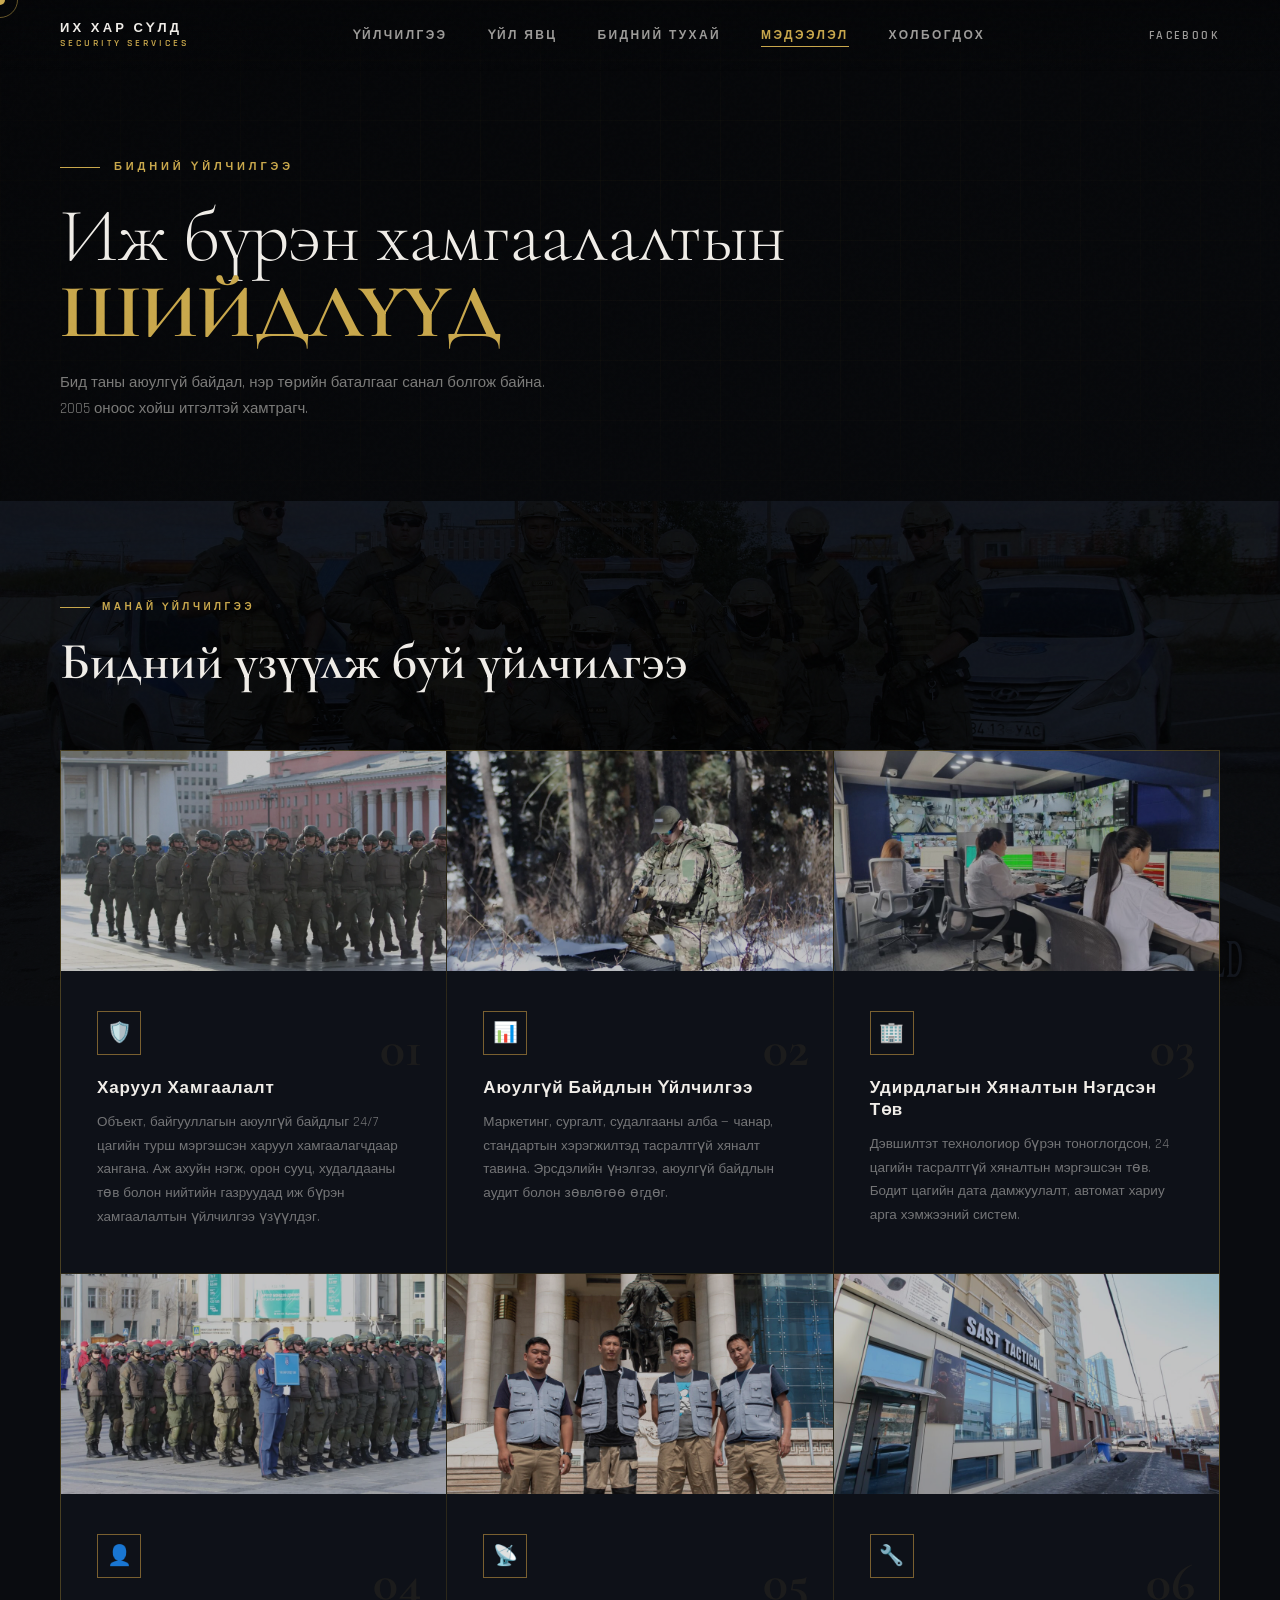
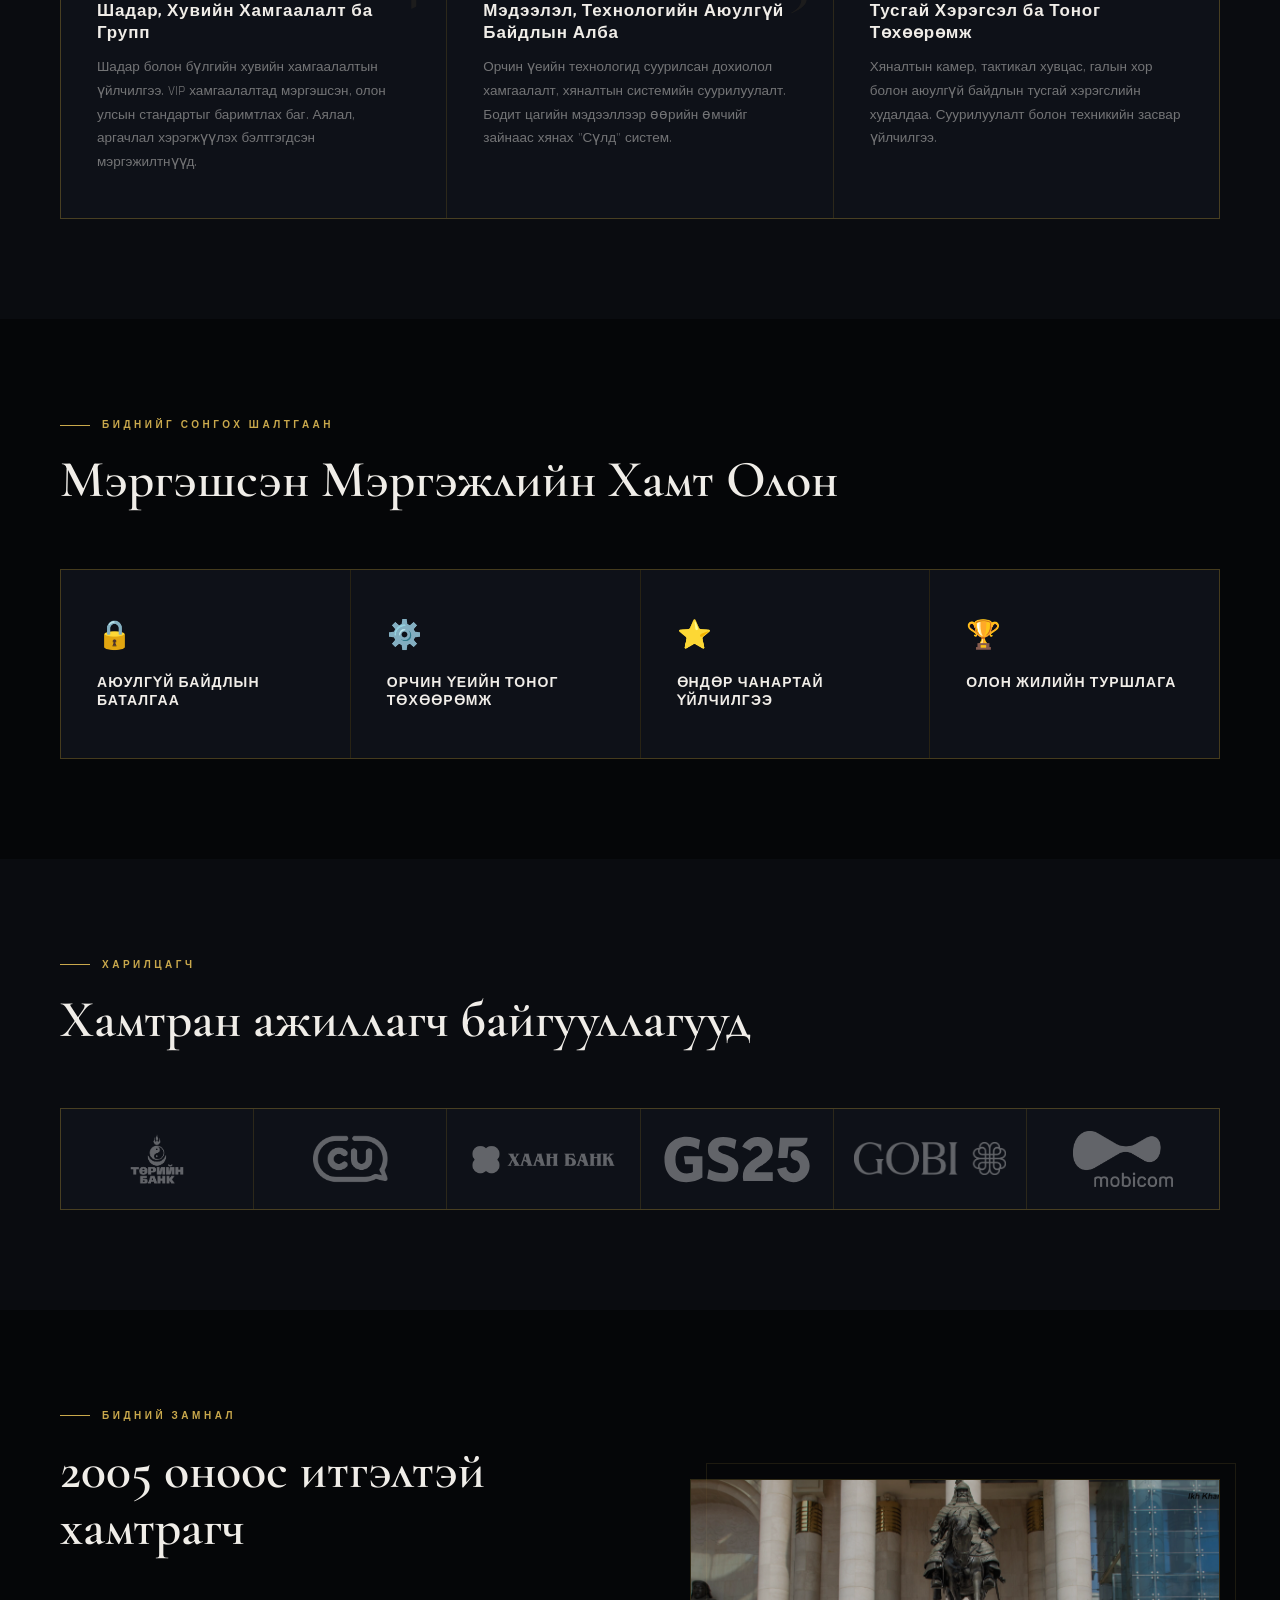
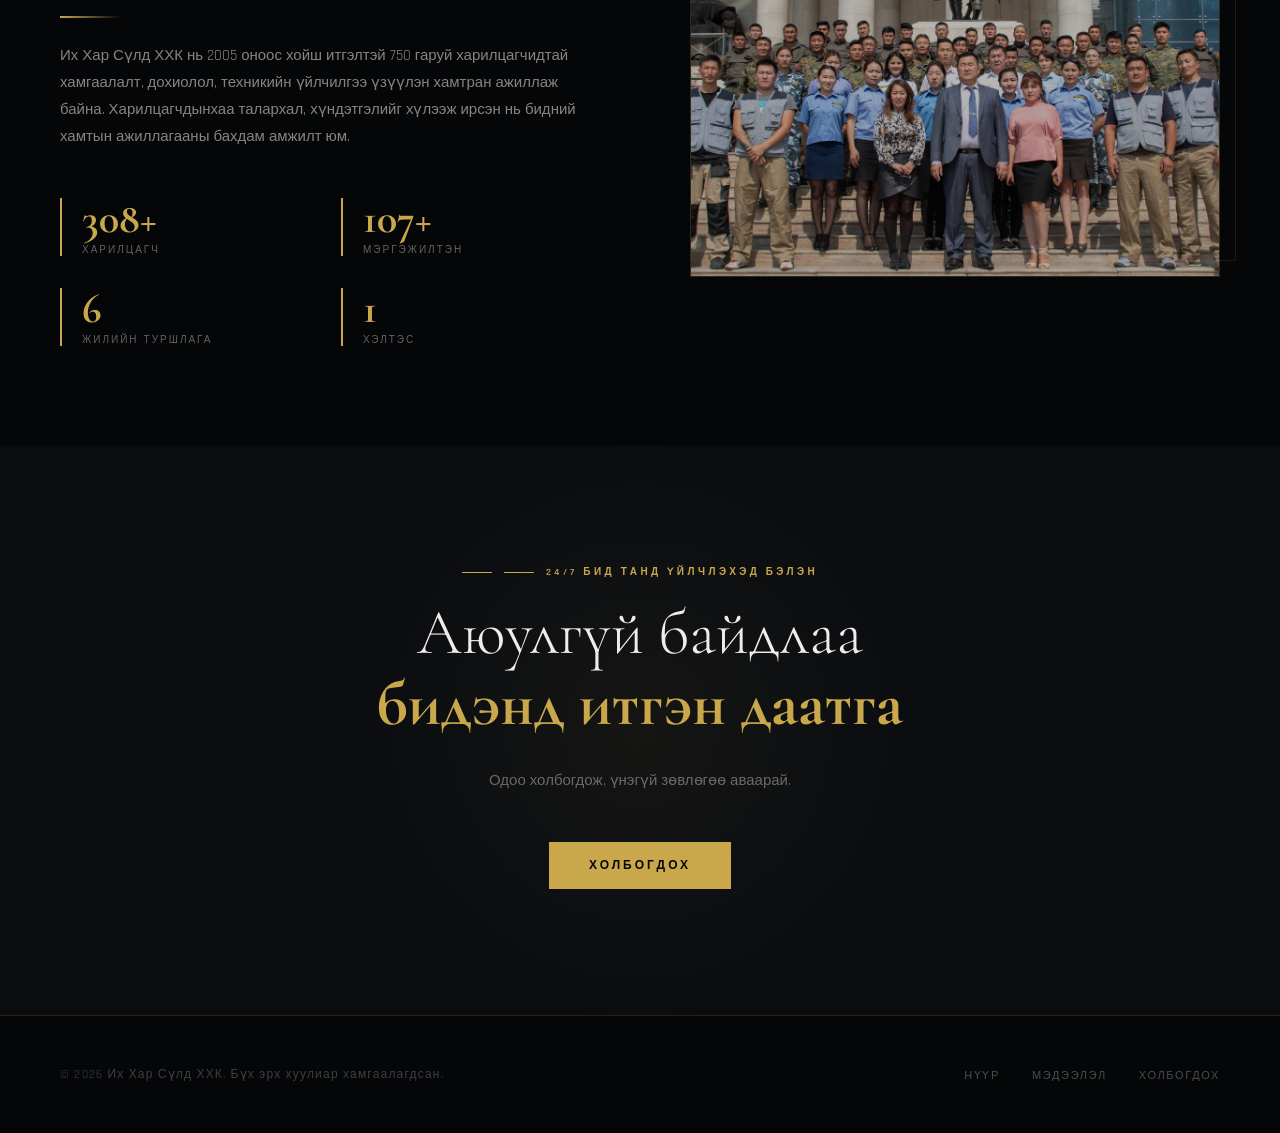
==== commit 2507b77c: "Update info.html" ====
--- a/info.html
+++ b/info.html
@@ -30,13 +30,10 @@
     color: var(--white);
     font-family: 'Rajdhani', sans-serif;
     overflow-x: hidden;
-  }
-
-  @media (pointer: fine) {
-    body { cursor: none; }
-  }
-
-  /* Custom cursor - desktop only */
+    cursor: none;
+  }
+
+  /* Custom cursor */
   .cursor {
     width: 10px; height: 10px;
     background: var(--gold);
@@ -46,7 +43,6 @@
     z-index: 9999;
     transition: transform 0.1s;
     mix-blend-mode: screen;
-    display: none;
   }
   .cursor-ring {
     width: 36px; height: 36px;
@@ -56,10 +52,6 @@
     pointer-events: none;
     z-index: 9998;
     transition: transform 0.18s ease, width 0.2s, height 0.2s;
-    display: none;
-  }
-  @media (pointer: fine) {
-    .cursor, .cursor-ring { display: block; }
   }
 
   /* Noise overlay */
@@ -127,7 +119,7 @@
     padding: 10px 24px;
     font-size: 11px; letter-spacing: 0.2em; text-transform: uppercase;
     font-weight: 600; font-family: 'Rajdhani', sans-serif;
-    cursor: pointer;
+    cursor: none;
     transition: background 0.3s, color 0.3s;
   }
   .nav-cta:hover { background: var(--gold); color: var(--black); }
@@ -252,7 +244,7 @@
     display: inline-block;
     transition: background 0.3s, transform 0.2s;
     position: relative; overflow: hidden;
-    cursor: pointer;
+    cursor: none;
   }
   .btn-primary::before {
     content: '';
@@ -268,7 +260,7 @@
     background-image: url('img/background.jpg');
     background-size: cover;
     background-position: center;
-    background-attachment: scroll;
+    background-attachment: fixed;
     background-repeat: no-repeat;
     background-blend-mode: overlay;
   }
@@ -418,7 +410,7 @@
     background-image: url('img/background.jpg');
     background-size: cover;
     background-position: center;
-    background-attachment: scroll;
+    background-attachment: fixed;
     background-repeat: no-repeat;
     background-blend-mode: overlay;
     padding: 100px 60px;
@@ -470,7 +462,7 @@
     background-image: url('img/background.jpg');
     background-size: cover;
     background-position: center;
-    background-attachment: scroll;
+    background-attachment: fixed;
     background-repeat: no-repeat;
     background-blend-mode: darken;
     display: grid;
@@ -550,7 +542,7 @@
     background-image: url('img/background.jpg');
     background-size: cover;
     background-position: center;
-    background-attachment: scroll;
+    background-attachment: fixed;
     background-repeat: no-repeat;
     background-blend-mode: overlay;
     text-align: center;
@@ -601,87 +593,105 @@
 
   /* ─── RESPONSIVE ─── */
   @media (max-width: 1024px) {
-    nav, section, .page-hero, footer { padding-left: 24px; padding-right: 24px; }
+    nav, section, .page-hero, footer { padding-left: 32px; padding-right: 32px; }
     nav { padding-top: 16px; padding-bottom: 16px; }
     .services-grid { grid-template-columns: repeat(2, 1fr); }
     .features-grid { grid-template-columns: repeat(2, 1fr); }
     .partners-grid { grid-template-columns: repeat(4, 1fr); }
-    .journey-section { grid-template-columns: 1fr; gap: 60px; padding: 80px 24px; }
+    .journey-section { grid-template-columns: 1fr; gap: 60px; padding: 80px 32px; }
     .nav-links { display: none; }
-    .partners-section { padding-left: 24px; padding-right: 24px; }
-  }
-
-  /* ─── HAMBURGER ─── */
-  .nav-hamburger {
-    display: none;
-    flex-direction: column;
-    gap: 5px;
-    background: none;
-    border: none;
-    cursor: pointer;
-    padding: 8px;
-    z-index: 1100;
-  }
-  .nav-hamburger span {
-    display: block;
-    width: 24px; height: 1.5px;
-    background: var(--gold);
-    transition: transform 0.3s, opacity 0.3s;
-    transform-origin: center;
-  }
-  .nav-hamburger.open span:nth-child(1) { transform: translateY(6.5px) rotate(45deg); }
-  .nav-hamburger.open span:nth-child(2) { opacity: 0; }
-  .nav-hamburger.open span:nth-child(3) { transform: translateY(-6.5px) rotate(-45deg); }
-
-  .mobile-menu {
-    display: none;
-    position: fixed; inset: 0;
-    background: rgba(5,6,8,0.98);
-    z-index: 1050;
-    flex-direction: column;
-    align-items: center;
-    justify-content: center;
-    gap: 36px;
-  }
-  .mobile-menu.open { display: flex; }
-  .mobile-menu a {
-    color: rgba(240,237,232,0.7);
-    text-decoration: none;
-    font-size: 22px; letter-spacing: 0.2em; text-transform: uppercase;
-    font-weight: 600;
-    transition: color 0.3s;
-  }
-  .mobile-menu a:hover { color: var(--gold); }
-  .mobile-menu-close {
-    position: absolute; top: 24px; right: 24px;
-    background: none; border: none;
-    color: var(--gold); font-size: 28px;
-    cursor: pointer; line-height: 1;
-  }
-
-  @media (max-width: 1024px) {
-    .nav-hamburger { display: flex; }
-  }
-
+  }
   @media (max-width: 640px) {
     .services-grid { grid-template-columns: 1fr; }
     .features-grid { grid-template-columns: 1fr 1fr; }
     .partners-grid { grid-template-columns: repeat(3, 1fr); }
     .journey-stats { grid-template-columns: 1fr 1fr; }
-    section { padding: 64px 20px; }
-    footer { padding: 32px 20px; flex-direction: column; gap: 16px; text-align: center; }
-    .page-hero { padding: 120px 20px 60px; }
-    .journey-visual::before { display: none; }
-  }
+  }
+
+/* ===== Responsive + Hamburger ===== */
+
+.menu-toggle{
+display:none;
+background:none;
+border:none;
+color:white;
+font-size:28px;
+cursor:pointer;
+}
+
+@media (max-width:768px){
+
+body{
+cursor:auto;
+}
+
+.cursor,.cursor-ring{
+display:none;
+}
+
+.menu-toggle{
+display:block;
+}
+
+nav{
+display:flex;
+align-items:center;
+justify-content:space-between;
+}
+
+.nav-links{
+position:absolute;
+top:70px;
+left:0;
+width:100%;
+background:#0a0c10;
+flex-direction:column;
+gap:20px;
+padding:30px;
+display:none;
+}
+
+.nav-links.open{
+display:flex;
+}
+
+.nav-links li{
+list-style:none;
+}
+
+}
+
+/* loader */
+
+#loader{
+position:fixed;
+inset:0;
+background:#050608;
+display:flex;
+align-items:center;
+justify-content:center;
+z-index:99999;
+font-size:22px;
+letter-spacing:2px;
+}
+
+body.loaded #loader{
+display:none;
+}
+
 </style>
 </head>
 <body>
 
+<div id="loader">LOADING</div>
+
+
 <div class="cursor" id="cursor"></div>
 <div class="cursor-ring" id="cursorRing"></div>
 
 <!-- NAV -->
 <nav id="navbar">
+<button class="menu-toggle material-icons-round">menu</button>
   <a href="index.html" class="nav-logo">
     <div class="nav-logo-text">
       Их Хар Сүлд
@@ -698,21 +708,7 @@
   <ul class="nav-links">
     <li><a href="https://www.facebook.com/profile.php?id=100063890950295">Facebook</a></li>
   </ul>
-  <button class="nav-hamburger" id="hamburger" aria-label="Цэс нээх">
-    <span></span><span></span><span></span>
-  </button>
 </nav>
-
-<!-- MOBILE MENU -->
-<div class="mobile-menu" id="mobileMenu">
-  <button class="mobile-menu-close" id="mobileClose">✕</button>
-  <a href="index.html#services" class="mobile-link">Үйлчилгээ</a>
-  <a href="index.html#process" class="mobile-link">Үйл явц</a>
-  <a href="index.html#about" class="mobile-link">Бидний тухай</a>
-  <a href="info.html" class="mobile-link">Мэдээлэл</a>
-  <a href="index.html#contact" class="mobile-link">Холбогдох</a>
-  <a href="https://www.facebook.com/profile.php?id=100063890950295" class="mobile-link">Facebook</a>
-</div>
 
 <!-- PAGE HERO -->
 <section class="page-hero">
@@ -921,16 +917,6 @@
 </footer>
 
 <script>
-  // Hamburger menu
-  const hamburger = document.getElementById('hamburger');
-  const mobileMenu = document.getElementById('mobileMenu');
-  const mobileClose = document.getElementById('mobileClose');
-  function openMenu() { hamburger.classList.add('open'); mobileMenu.classList.add('open'); document.body.style.overflow = 'hidden'; }
-  function closeMenu() { hamburger.classList.remove('open'); mobileMenu.classList.remove('open'); document.body.style.overflow = ''; }
-  hamburger.addEventListener('click', openMenu);
-  mobileClose.addEventListener('click', closeMenu);
-  document.querySelectorAll('.mobile-link').forEach(l => l.addEventListener('click', closeMenu));
-
   // Custom cursor
   const cursor = document.getElementById('cursor');
   const ring = document.getElementById('cursorRing');
@@ -988,5 +974,23 @@
   }, { threshold: 0.3 });
   document.querySelectorAll('.journey-stats').forEach(el => counterObs.observe(el));
 </script>
+
+<script>
+
+const toggle = document.querySelector(".menu-toggle");
+const navLinks = document.querySelectorAll(".nav-links");
+
+if(toggle){
+toggle.addEventListener("click",()=>{
+navLinks.forEach(n=>n.classList.toggle("open"))
+})
+}
+
+window.addEventListener("load",()=>{
+document.body.classList.add("loaded")
+})
+
+</script>
+
 </body>
 </html>
